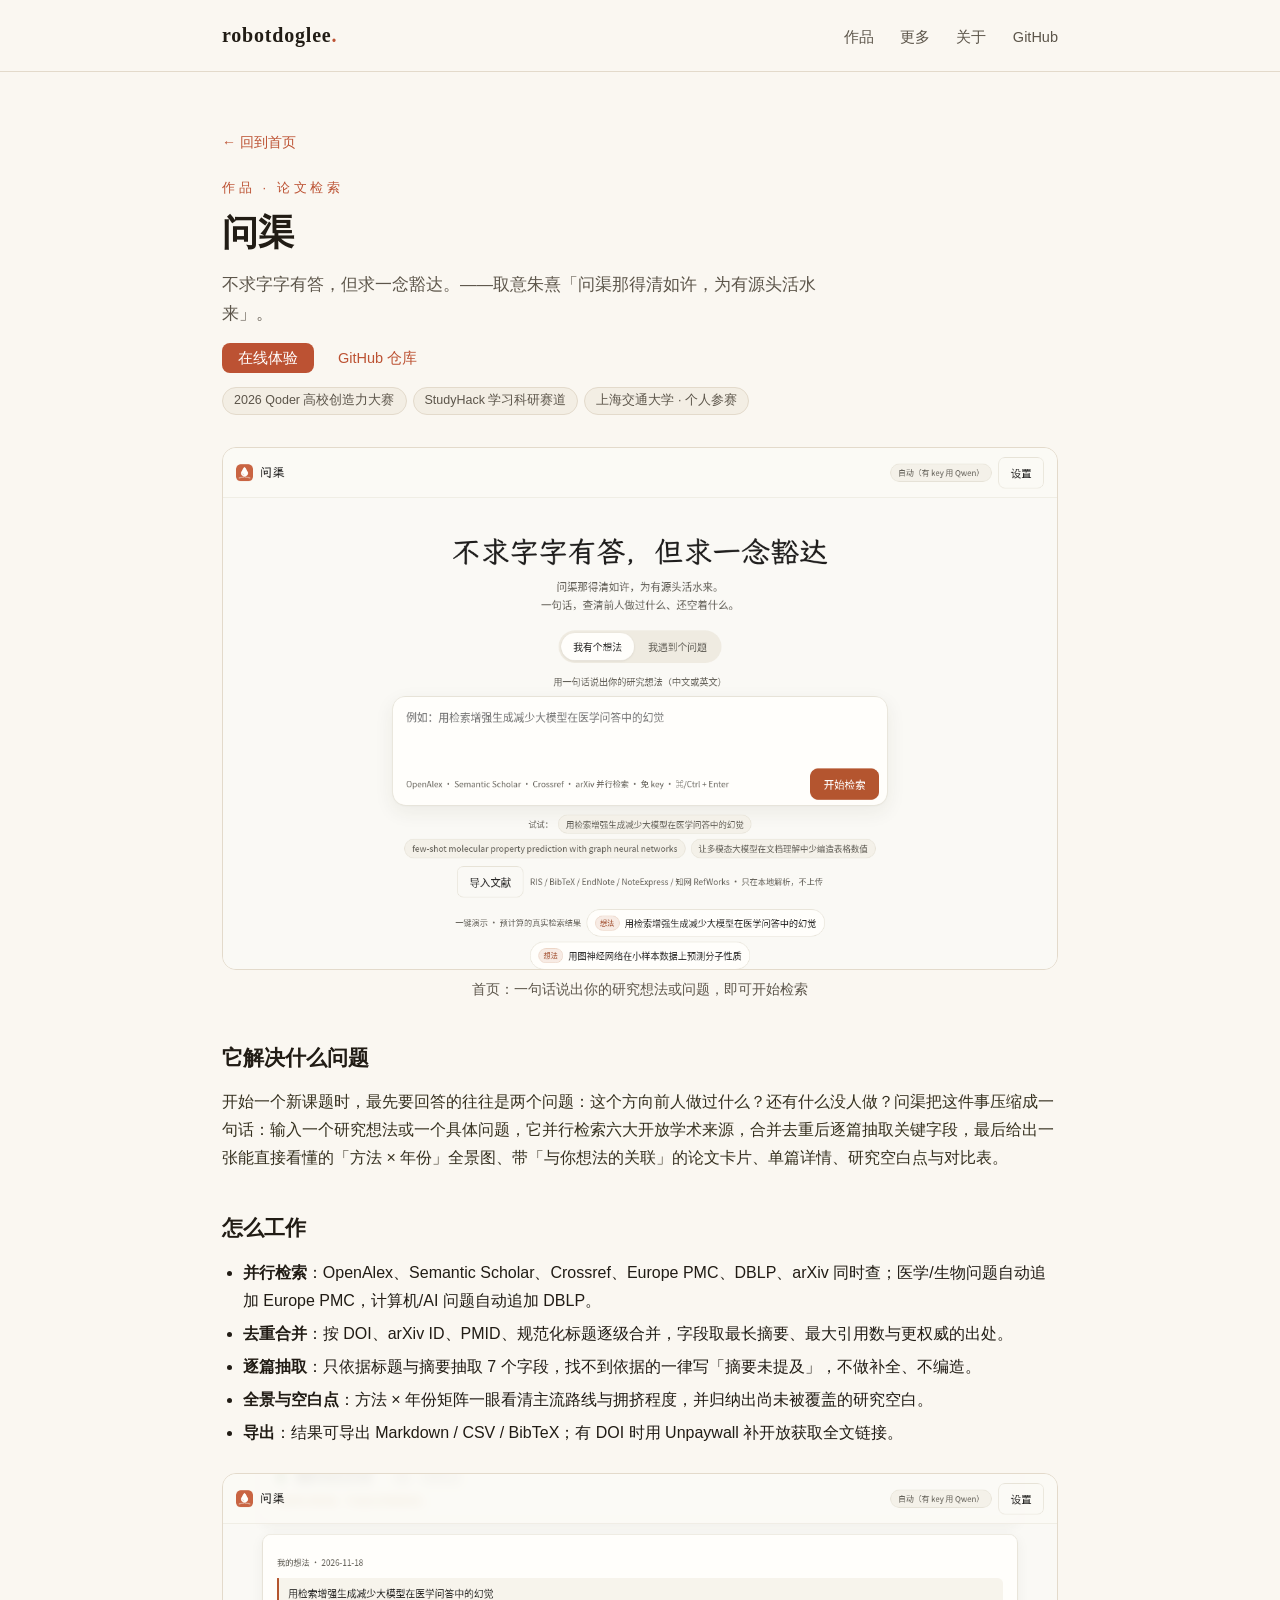
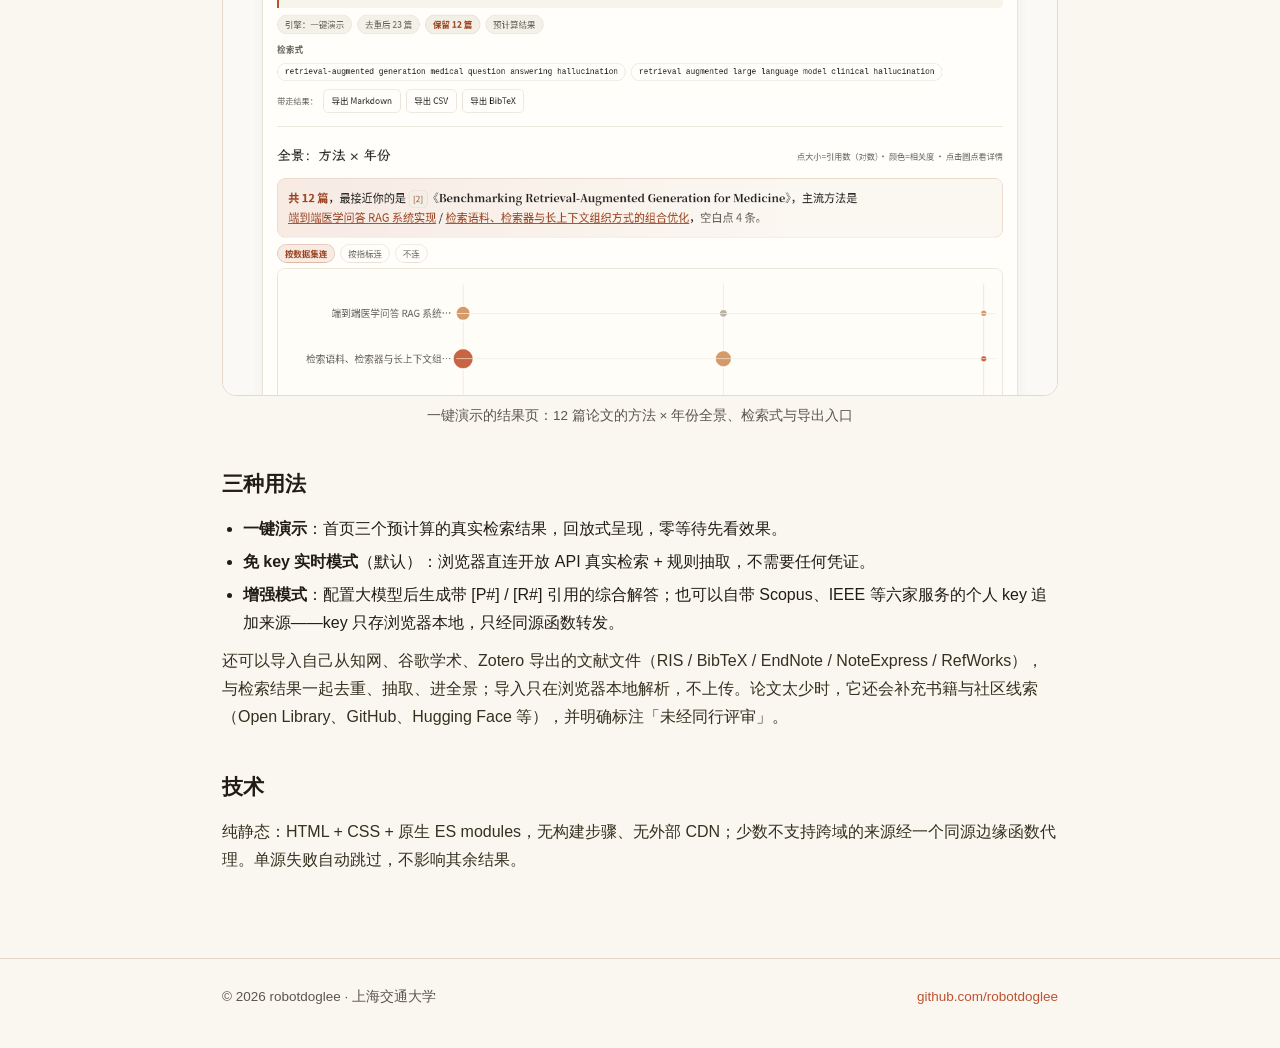
==== qianren.html @ 57406551 "Personal portfolio: 问渠 + 琢玉 works showcase" ====
<!DOCTYPE html>
<html lang="zh-CN">
<head>
<meta charset="utf-8">
<meta name="viewport" content="width=device-width, initial-scale=1">
<title>问渠 · Qianren — robotdoglee</title>
<meta name="description" content="问渠：研究想法的论文对比矩阵工具。一句话，并行检索六大学术来源，生成方法×年份全景与研究空白点。">
<link rel="stylesheet" href="style.css">
</head>
<body>
<header class="site">
  <div class="wrap">
    <a class="logo serif" href="./">robotdoglee<span class="dot">.</span></a>
    <nav class="main">
      <a href="./#works">作品</a>
      <a href="./#more">更多</a>
      <a href="./#about">关于</a>
      <a href="https://github.com/robotdoglee">GitHub</a>
    </nav>
  </div>
</header>

<div class="wrap">
  <article class="page">
    <p class="backlink"><a href="./">← 回到首页</a></p>
    <div class="kicker" style="margin-top:22px;">作品 · 论文检索</div>
    <h1 class="serif">问渠</h1>
    <p class="sub">不求字字有答，但求一念豁达。——取意朱熹「问渠那得清如许，为有源头活水来」。</p>
    <div class="links" style="margin-top:18px;">
      <a class="primary" href="https://qianren-9o3elwijmv8.qoder.zone">在线体验</a>
      <a href="https://github.com/robotdoglee/qianren">GitHub 仓库</a>
    </div>
    <div class="tags" style="margin-top:14px;"><span>2026 Qoder 高校创造力大赛</span><span>StudyHack 学习科研赛道</span><span>上海交通大学 · 个人参赛</span></div>

    <figure>
      <img src="assets/qianren-home.png" alt="问渠首页：一句话输入研究想法">
      <figcaption>首页：一句话说出你的研究想法或问题，即可开始检索</figcaption>
    </figure>

    <h2 class="serif">它解决什么问题</h2>
    <p>开始一个新课题时，最先要回答的往往是两个问题：这个方向前人做过什么？还有什么没人做？问渠把这件事压缩成一句话：输入一个研究想法或一个具体问题，它并行检索六大开放学术来源，合并去重后逐篇抽取关键字段，最后给出一张能直接看懂的「方法 × 年份」全景图、带「与你想法的关联」的论文卡片、单篇详情、研究空白点与对比表。</p>

    <h2 class="serif">怎么工作</h2>
    <ul>
      <li><strong>并行检索</strong>：OpenAlex、Semantic Scholar、Crossref、Europe PMC、DBLP、arXiv 同时查；医学/生物问题自动追加 Europe PMC，计算机/AI 问题自动追加 DBLP。</li>
      <li><strong>去重合并</strong>：按 DOI、arXiv ID、PMID、规范化标题逐级合并，字段取最长摘要、最大引用数与更权威的出处。</li>
      <li><strong>逐篇抽取</strong>：只依据标题与摘要抽取 7 个字段，找不到依据的一律写「摘要未提及」，不做补全、不编造。</li>
      <li><strong>全景与空白点</strong>：方法 × 年份矩阵一眼看清主流路线与拥挤程度，并归纳出尚未被覆盖的研究空白。</li>
      <li><strong>导出</strong>：结果可导出 Markdown / CSV / BibTeX；有 DOI 时用 Unpaywall 补开放获取全文链接。</li>
    </ul>

    <figure>
      <img src="assets/qianren-demo.png" alt="问渠一键演示结果：方法×年份全景">
      <figcaption>一键演示的结果页：12 篇论文的方法 × 年份全景、检索式与导出入口</figcaption>
    </figure>

    <h2 class="serif">三种用法</h2>
    <ul>
      <li><strong>一键演示</strong>：首页三个预计算的真实检索结果，回放式呈现，零等待先看效果。</li>
      <li><strong>免 key 实时模式</strong>（默认）：浏览器直连开放 API 真实检索 + 规则抽取，不需要任何凭证。</li>
      <li><strong>增强模式</strong>：配置大模型后生成带 [P#] / [R#] 引用的综合解答；也可以自带 Scopus、IEEE 等六家服务的个人 key 追加来源——key 只存浏览器本地，只经同源函数转发。</li>
    </ul>
    <p>还可以导入自己从知网、谷歌学术、Zotero 导出的文献文件（RIS / BibTeX / EndNote / NoteExpress / RefWorks），与检索结果一起去重、抽取、进全景；导入只在浏览器本地解析，不上传。论文太少时，它还会补充书籍与社区线索（Open Library、GitHub、Hugging Face 等），并明确标注「未经同行评审」。</p>

    <h2 class="serif">技术</h2>
    <p>纯静态：HTML + CSS + 原生 ES modules，无构建步骤、无外部 CDN；少数不支持跨域的来源经一个同源边缘函数代理。单源失败自动跳过，不影响其余结果。</p>
  </article>
</div>

<footer class="site">
  <div class="wrap">
    <span>© 2026 robotdoglee · 上海交通大学</span>
    <span><a href="https://github.com/robotdoglee">github.com/robotdoglee</a></span>
  </div>
</footer>
</body>
</html>
---- style.css ----
:root {
  --paper: #faf7f1;
  --paper-2: #f3eee4;
  --ink: #211c15;
  --ink-2: #5c554a;
  --line: #e3dacb;
  --accent: #bc5233;
  --accent-soft: #f5e3d8;
  --card: #fffdf9;
  --radius: 14px;
}
* { box-sizing: border-box; margin: 0; padding: 0; }
html { scroll-behavior: smooth; }
body {
  background: var(--paper);
  color: var(--ink);
  font-family: "PingFang SC", "Hiragino Sans GB", "Microsoft YaHei", "Noto Sans CJK SC", sans-serif;
  line-height: 1.75;
  -webkit-font-smoothing: antialiased;
}
.serif { font-family: "Noto Serif CJK SC", "Songti SC", "STSong", "SimSun", serif; }
a { color: var(--accent); text-decoration: none; }
a:hover { text-decoration: underline; }
img { max-width: 100%; display: block; }

.wrap { max-width: 880px; margin: 0 auto; padding: 0 22px; }

header.site {
  border-bottom: 1px solid var(--line);
  background: var(--paper);
}
header.site .wrap {
  display: flex; align-items: baseline; justify-content: space-between;
  padding-top: 18px; padding-bottom: 18px;
}
.logo { font-size: 20px; font-weight: 700; letter-spacing: .04em; color: var(--ink); }
.logo:hover { text-decoration: none; }
.logo .dot { color: var(--accent); }
nav.main a { color: var(--ink-2); margin-left: 22px; font-size: 14.5px; }
nav.main a:hover { color: var(--accent); text-decoration: none; }

.hero { padding: 64px 0 8px; }
.hero .kicker { color: var(--accent); font-size: 13px; letter-spacing: .28em; margin-bottom: 14px; }
.hero h1 { font-size: 40px; line-height: 1.3; font-weight: 700; }
.hero p.lede { margin-top: 18px; color: var(--ink-2); font-size: 16.5px; max-width: 34em; }

section { padding: 40px 0 8px; }
h2.sec {
  font-size: 15px; letter-spacing: .22em; color: var(--ink-2);
  border-bottom: 1px solid var(--line); padding-bottom: 10px; margin-bottom: 26px;
}
h2.sec .no { color: var(--accent); margin-right: 10px; }

.work {
  background: var(--card); border: 1px solid var(--line); border-radius: var(--radius);
  overflow: hidden; margin-bottom: 30px;
}
.work .shot { border-bottom: 1px solid var(--line); }
.work .body { padding: 24px 28px 26px; }
.work h3 { font-size: 26px; font-weight: 700; }
.work h3 .en { font-size: 15px; color: var(--ink-2); font-weight: 400; margin-left: 10px; letter-spacing: .06em; }
.work .tagline { color: var(--ink); margin-top: 6px; font-size: 16px; }
.work .desc { color: var(--ink-2); margin-top: 8px; font-size: 15px; }
.tags { margin-top: 14px; }
.tags span {
  display: inline-block; font-size: 12.5px; color: var(--ink-2);
  background: var(--paper-2); border: 1px solid var(--line); border-radius: 999px;
  padding: 2px 11px; margin: 0 6px 6px 0;
}
.links { margin-top: 16px; font-size: 14.5px; }
.links a { margin-right: 20px; }
.links a.primary {
  background: var(--accent); color: #fff; padding: 7px 16px; border-radius: 8px;
}
.links a.primary:hover { text-decoration: none; opacity: .92; }

.mini-grid { display: grid; grid-template-columns: 1fr 1fr; gap: 18px; }
.mini {
  background: var(--card); border: 1px solid var(--line); border-radius: var(--radius);
  padding: 20px 22px;
}
.mini h3 { font-size: 18.5px; }
.mini p { color: var(--ink-2); font-size: 14px; margin-top: 6px; }
.mini .links { margin-top: 12px; font-size: 13.5px; }
@media (max-width: 640px) { .mini-grid { grid-template-columns: 1fr; } .hero h1 { font-size: 31px; } }

article.page { padding: 48px 0 10px; }
article.page .kicker { color: var(--accent); font-size: 13px; letter-spacing: .28em; }
article.page h1 { font-size: 36px; margin-top: 10px; line-height: 1.35; }
article.page .sub { color: var(--ink-2); margin-top: 12px; font-size: 16.5px; max-width: 36em; }
article.page h2 { font-size: 21px; margin: 38px 0 12px; }
article.page p { margin: 10px 0; color: #35301f; }
article.page ul { margin: 10px 0 10px 1.3em; }
article.page li { margin: 5px 0; }
article.page figure { margin: 26px 0; }
article.page figure img { border: 1px solid var(--line); border-radius: var(--radius); }
article.page figcaption { color: var(--ink-2); font-size: 13.5px; text-align: center; margin-top: 8px; }
.backlink { font-size: 14px; }

footer.site {
  margin-top: 64px; border-top: 1px solid var(--line);
  padding: 26px 0 40px; color: var(--ink-2); font-size: 13.5px;
}
footer.site .wrap { display: flex; justify-content: space-between; flex-wrap: wrap; gap: 8px; }
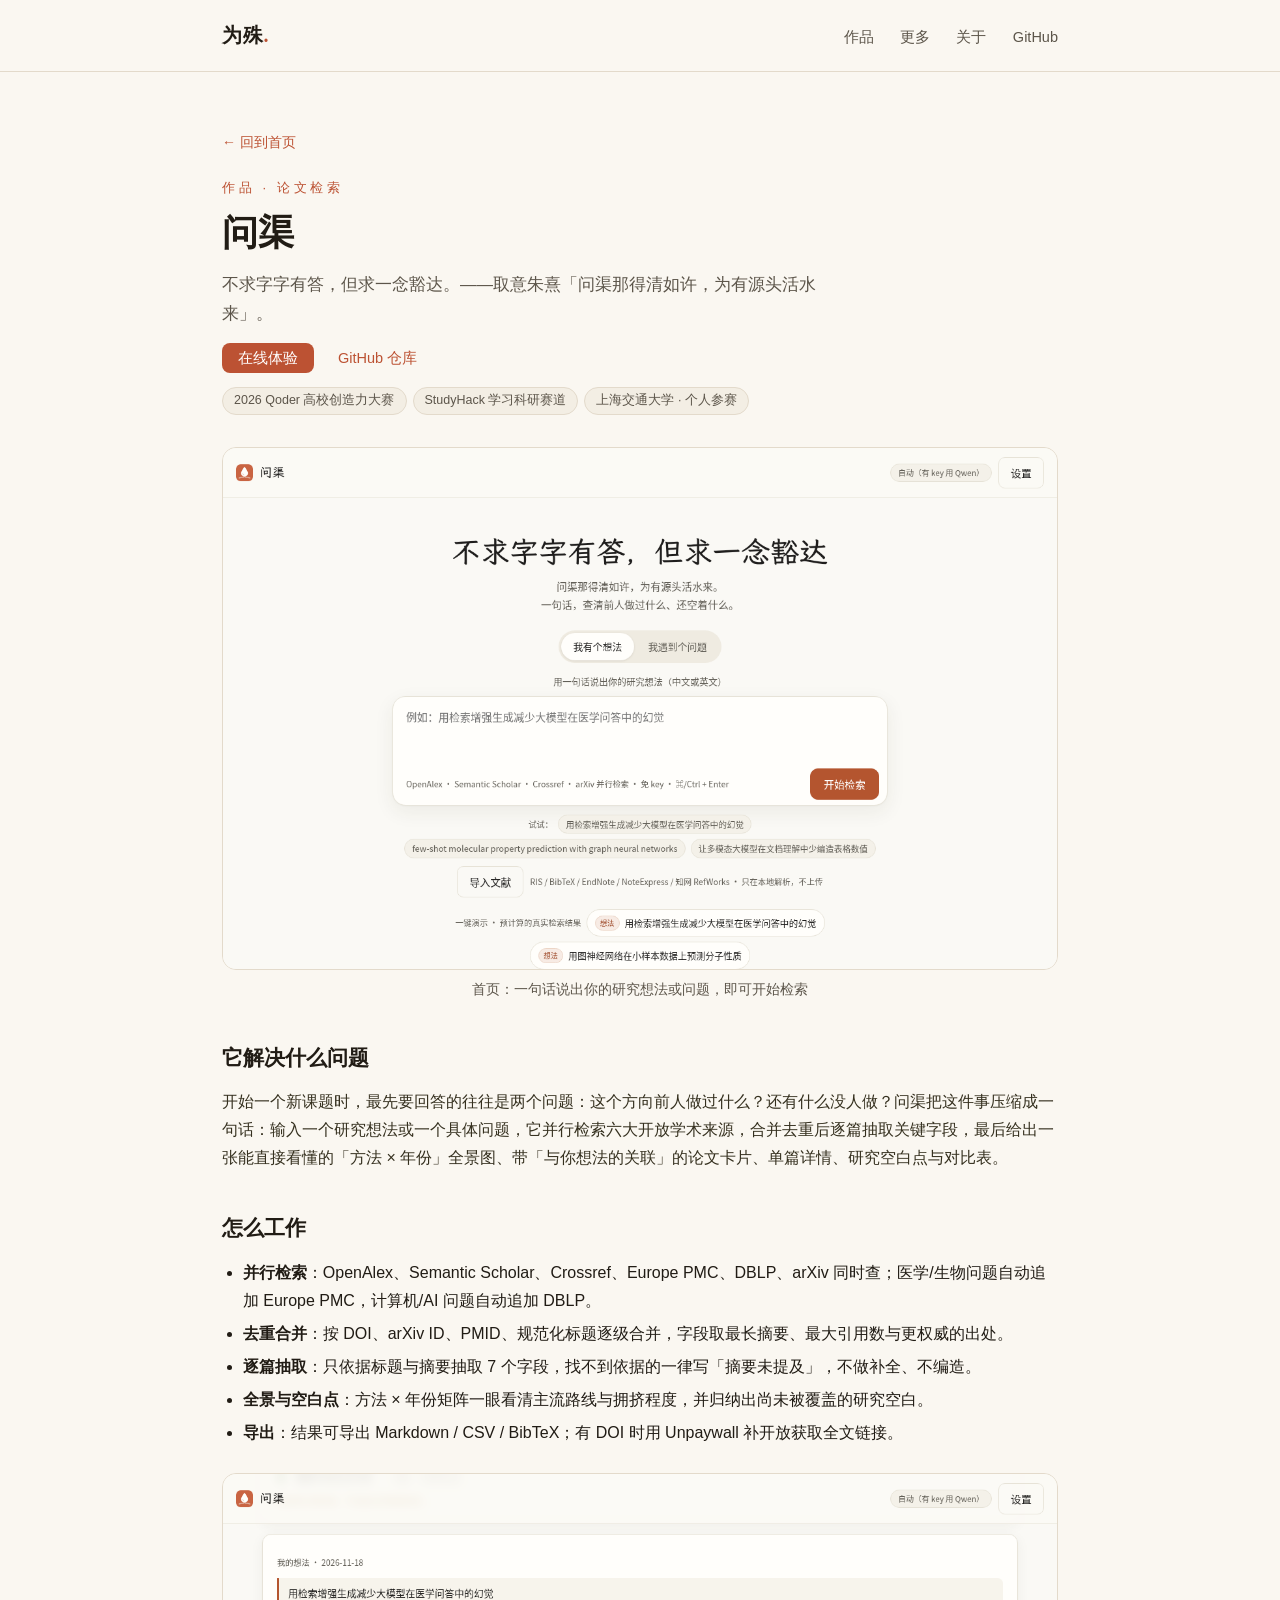
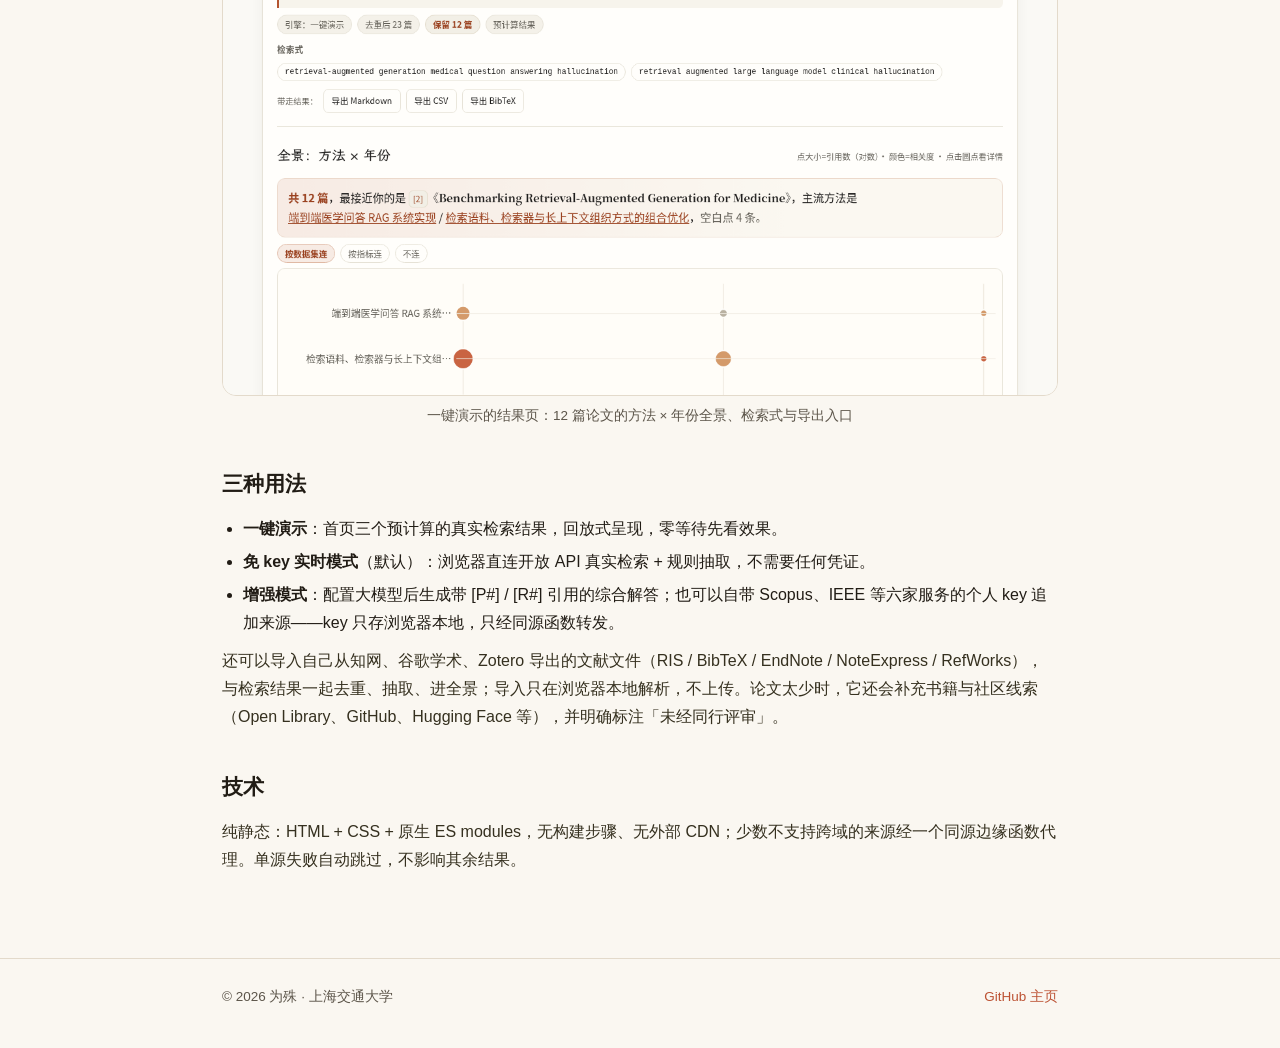
==== commit 0da58f76: "Rename display name to 为殊" ====
--- a/qianren.html
+++ b/qianren.html
@@ -3,14 +3,14 @@
 <head>
 <meta charset="utf-8">
 <meta name="viewport" content="width=device-width, initial-scale=1">
-<title>问渠 · Qianren — robotdoglee</title>
+<title>问渠 · Qianren — 为殊</title>
 <meta name="description" content="问渠：研究想法的论文对比矩阵工具。一句话，并行检索六大学术来源，生成方法×年份全景与研究空白点。">
 <link rel="stylesheet" href="style.css">
 </head>
 <body>
 <header class="site">
   <div class="wrap">
-    <a class="logo serif" href="./">robotdoglee<span class="dot">.</span></a>
+    <a class="logo serif" href="./">为殊<span class="dot">.</span></a>
     <nav class="main">
       <a href="./#works">作品</a>
       <a href="./#more">更多</a>
@@ -69,8 +69,8 @@
 
 <footer class="site">
   <div class="wrap">
-    <span>© 2026 robotdoglee · 上海交通大学</span>
-    <span><a href="https://github.com/robotdoglee">github.com/robotdoglee</a></span>
+    <span>© 2026 为殊 · 上海交通大学</span>
+    <span><a href="https://github.com/robotdoglee">GitHub 主页</a></span>
   </div>
 </footer>
 </body>
